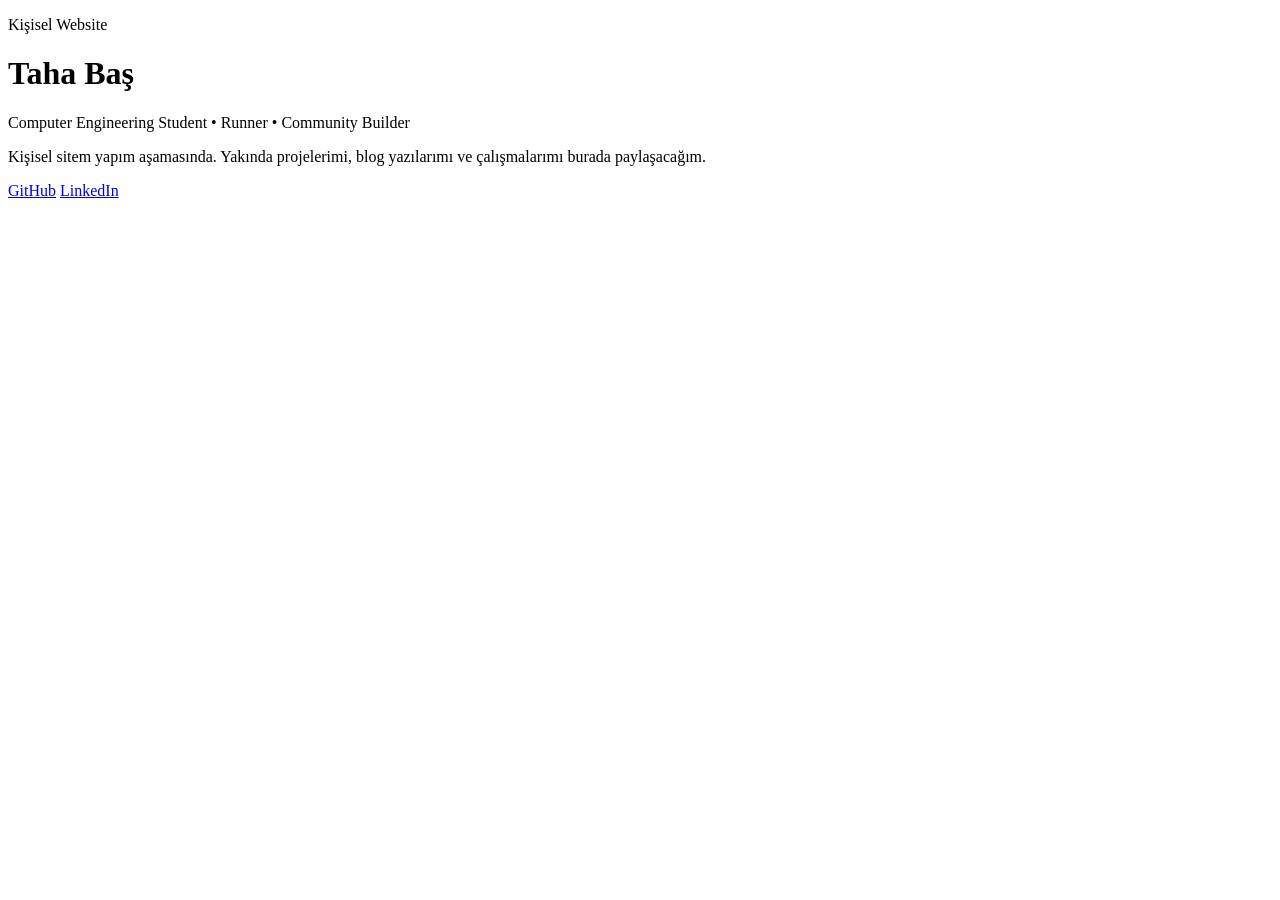
==== index.html @ 7b163434 "Create index.html" ====
<!DOCTYPE html>
<html lang="tr">
<head>
  <meta charset="UTF-8" />
  <meta name="viewport" content="width=device-width, initial-scale=1.0" />
  <title>Taha Baş</title>
  <link rel="stylesheet" href="style.css" />
</head>
<body>
  <main class="container">
    <p class="eyebrow">Kişisel Website</p>
    <h1>Taha Baş</h1>
    <p class="subtitle">
      Computer Engineering Student • Runner • Community Builder
    </p>

    <p class="description">
      Kişisel sitem yapım aşamasında. Yakında projelerimi, blog yazılarımı ve
      çalışmalarımı burada paylaşacağım.
    </p>

    <div class="buttons">
      <a href="https://github.com/pearlofeg ea" target="_blank">GitHub</a>
      <a href="https://www.linkedin.com" target="_blank">LinkedIn</a>
    </div>
  </main>
</body>
</html>
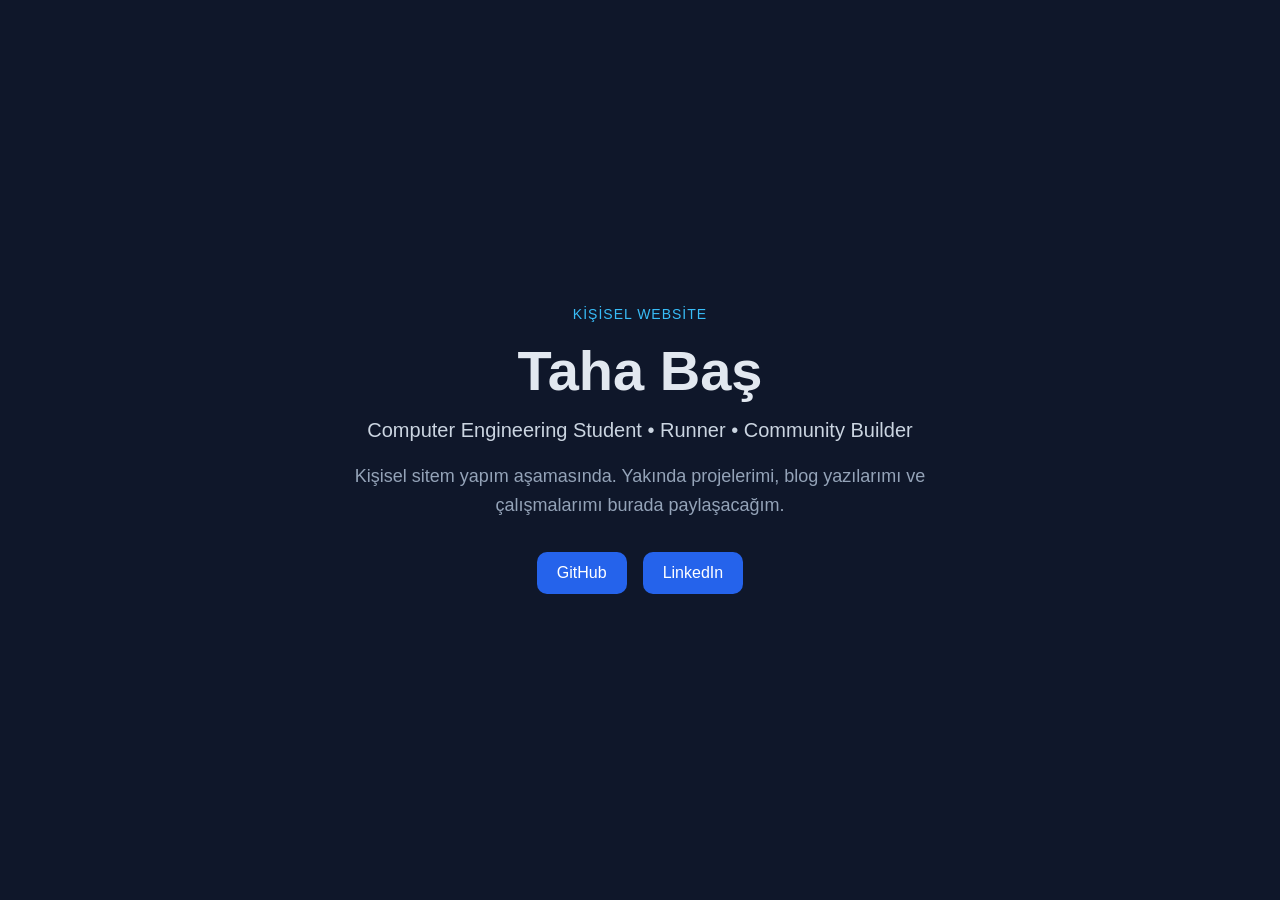
==== commit 417f707f: "Update GitHub link" ====
--- a/index.html
+++ b/index.html
@@ -20,7 +20,7 @@
     </p>
 
     <div class="buttons">
-      <a href="https://github.com/pearlofeg ea" target="_blank">GitHub</a>
+      <a href="https://github.com/pearlofegea" target="_blank">GitHub</a>
       <a href="https://www.linkedin.com" target="_blank">LinkedIn</a>
     </div>
   </main>
--- a/style.css
+++ b/style.css
@@ -0,0 +1,68 @@
+* {
+    box-sizing: border-box;
+    margin: 0;
+    padding: 0;
+  }
+  
+  body {
+    font-family: Arial, sans-serif;
+    background: #0f172a;
+    color: #e2e8f0;
+    min-height: 100vh;
+    display: flex;
+    align-items: center;
+    justify-content: center;
+  }
+  
+  .container {
+    max-width: 700px;
+    padding: 40px 24px;
+    text-align: center;
+  }
+  
+  .eyebrow {
+    color: #38bdf8;
+    font-size: 14px;
+    letter-spacing: 1px;
+    text-transform: uppercase;
+    margin-bottom: 16px;
+  }
+  
+  h1 {
+    font-size: 56px;
+    margin-bottom: 16px;
+  }
+  
+  .subtitle {
+    font-size: 20px;
+    color: #cbd5e1;
+    margin-bottom: 20px;
+  }
+  
+  .description {
+    font-size: 18px;
+    line-height: 1.6;
+    color: #94a3b8;
+    margin-bottom: 32px;
+  }
+  
+  .buttons {
+    display: flex;
+    gap: 16px;
+    justify-content: center;
+    flex-wrap: wrap;
+  }
+  
+  .buttons a {
+    text-decoration: none;
+    color: white;
+    background: #2563eb;
+    padding: 12px 20px;
+    border-radius: 10px;
+    transition: 0.2s ease;
+  }
+  
+  .buttons a:hover {
+    transform: translateY(-2px);
+    opacity: 0.95;
+  }
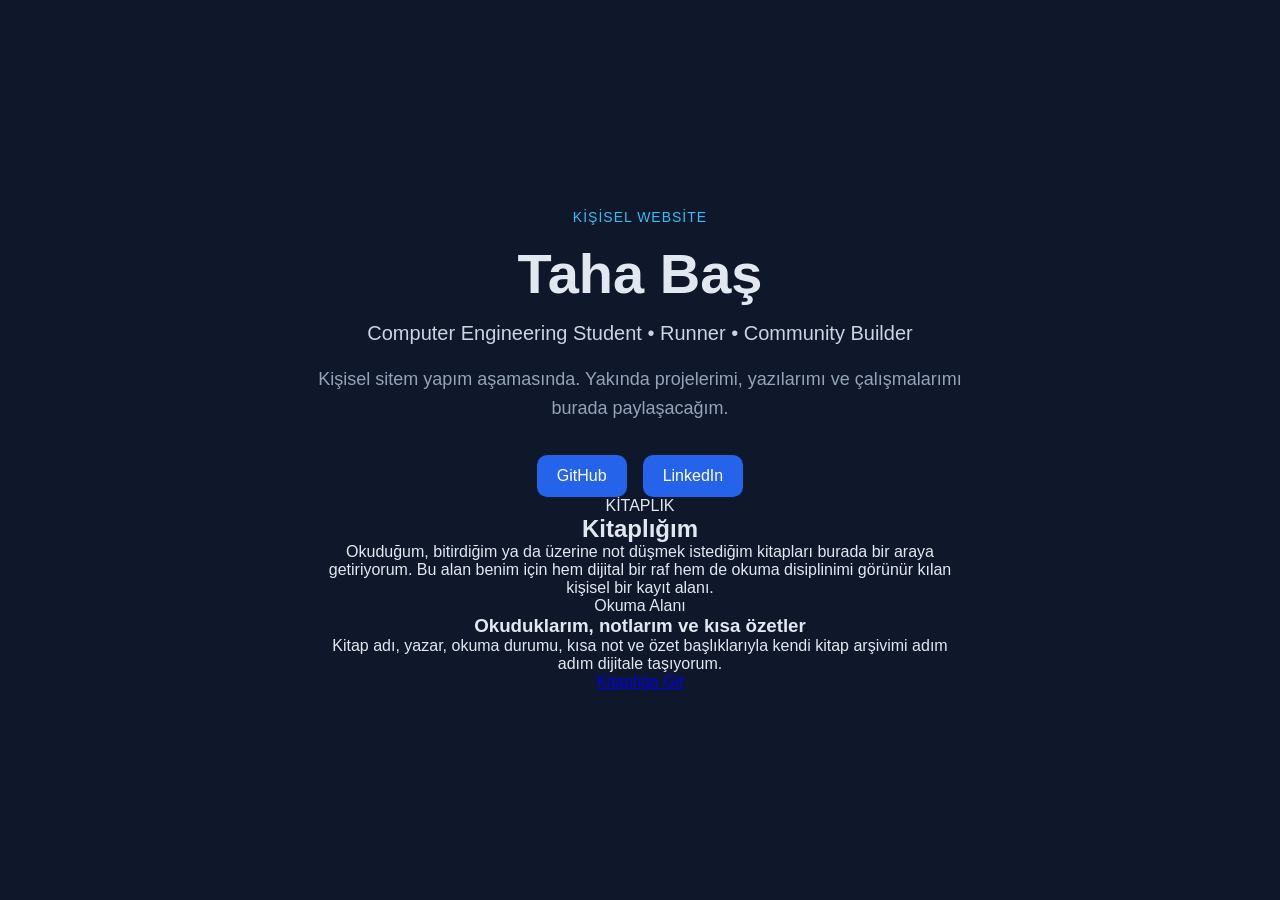
==== commit d7f44a94: "Add bookshelf page and update homepage" ====
--- a/index.html
+++ b/index.html
@@ -8,21 +8,48 @@
 </head>
 <body>
   <main class="container">
-    <p class="eyebrow">Kişisel Website</p>
-    <h1>Taha Baş</h1>
-    <p class="subtitle">
-      Computer Engineering Student • Runner • Community Builder
-    </p>
+    <section class="hero">
+      <p class="eyebrow">KİŞİSEL WEBSİTE</p>
+      <h1>Taha Baş</h1>
+      <p class="subtitle">
+        Computer Engineering Student • Runner • Community Builder
+      </p>
 
-    <p class="description">
-      Kişisel sitem yapım aşamasında. Yakında projelerimi, blog yazılarımı ve
-      çalışmalarımı burada paylaşacağım.
-    </p>
+      <p class="description">
+        Kişisel sitem yapım aşamasında. Yakında projelerimi, yazılarımı ve
+        çalışmalarımı burada paylaşacağım.
+      </p>
 
-    <div class="buttons">
-      <a href="https://github.com/pearlofegea" target="_blank">GitHub</a>
-      <a href="https://www.linkedin.com" target="_blank">LinkedIn</a>
-    </div>
+      <div class="buttons">
+        <a href="https://github.com/pearlofegea" target="_blank">GitHub</a>
+        <a href="https://www.linkedin.com/" target="_blank">LinkedIn</a>
+      </div>
+    </section>
+
+    <section class="shelf-preview">
+      <div class="section-header">
+        <p class="section-kicker">KİTAPLIK</p>
+        <h2>Kitaplığım</h2>
+        <p class="section-text">
+          Okuduğum, bitirdiğim ya da üzerine not düşmek istediğim kitapları burada
+          bir araya getiriyorum. Bu alan benim için hem dijital bir raf hem de
+          okuma disiplinimi görünür kılan kişisel bir kayıt alanı.
+        </p>
+      </div>
+
+      <div class="preview-card">
+        <div class="preview-card-content">
+          <span class="preview-badge">Okuma Alanı</span>
+          <h3>Okuduklarım, notlarım ve kısa özetler</h3>
+          <p>
+            Kitap adı, yazar, okuma durumu, kısa not ve özet başlıklarıyla kendi
+            kitap arşivimi adım adım dijitale taşıyorum.
+          </p>
+        </div>
+
+        <a class="preview-button" href="kitapligim.html">Kitaplığa Git</a>
+      </div>
+    </section>
   </main>
 </body>
-</html>
+</html>
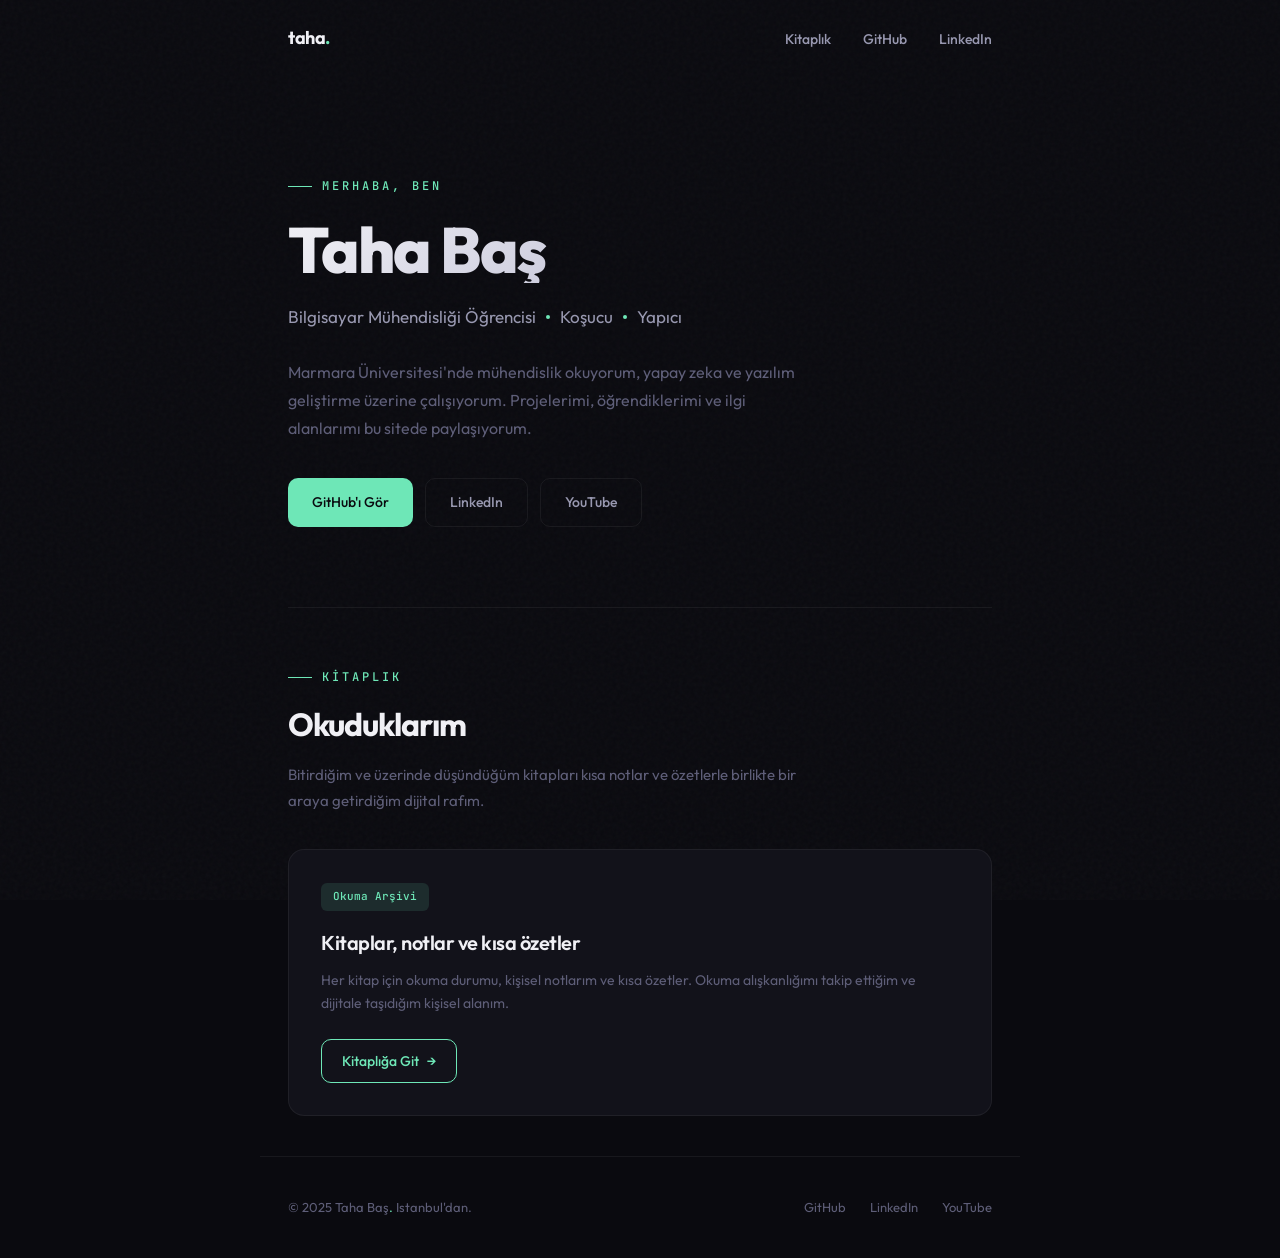
==== commit 5f708248: "Add new visualization and design" ====
--- a/index.html
+++ b/index.html
@@ -7,49 +7,75 @@
   <link rel="stylesheet" href="style.css" />
 </head>
 <body>
+  <nav class="nav">
+    <a class="nav-brand" href="index.html">taha<span>.</span></a>
+    <ul class="nav-links">
+      <li><a href="kitapligim.html">Kitaplık</a></li>
+      <li><a href="https://github.com/pearlofegea" target="_blank">GitHub</a></li>
+      <li><a href="https://www.linkedin.com/" target="_blank">LinkedIn</a></li>
+    </ul>
+  </nav>
+
   <main class="container">
     <section class="hero">
-      <p class="eyebrow">KİŞİSEL WEBSİTE</p>
+      <p class="eyebrow">Merhaba, ben</p>
       <h1>Taha Baş</h1>
       <p class="subtitle">
-        Computer Engineering Student • Runner • Community Builder
+        Bilgisayar Mühendisliği Öğrencisi
+        <span class="dot"></span>
+        Koşucu
+        <span class="dot"></span>
+        Yapıcı
       </p>
 
       <p class="description">
-        Kişisel sitem yapım aşamasında. Yakında projelerimi, yazılarımı ve
-        çalışmalarımı burada paylaşacağım.
+        Marmara Üniversitesi'nde mühendislik okuyorum, yapay zeka ve yazılım
+        geliştirme üzerine çalışıyorum. Projelerimi, öğrendiklerimi ve ilgi
+        alanlarımı bu sitede paylaşıyorum.
       </p>
 
       <div class="buttons">
-        <a href="https://github.com/pearlofegea" target="_blank">GitHub</a>
-        <a href="https://www.linkedin.com/" target="_blank">LinkedIn</a>
+        <a class="btn-primary" href="https://github.com/pearlofegea" target="_blank">GitHub'ı Gör</a>
+        <a class="btn-secondary" href="https://www.linkedin.com/" target="_blank">LinkedIn</a>
+        <a class="btn-secondary" href="https://youtube.com/@tahadashbash" target="_blank">YouTube</a>
       </div>
     </section>
 
     <section class="shelf-preview">
       <div class="section-header">
-        <p class="section-kicker">KİTAPLIK</p>
-        <h2>Kitaplığım</h2>
+        <p class="section-kicker">Kitaplık</p>
+        <h2>Okuduklarım</h2>
         <p class="section-text">
-          Okuduğum, bitirdiğim ya da üzerine not düşmek istediğim kitapları burada
-          bir araya getiriyorum. Bu alan benim için hem dijital bir raf hem de
-          okuma disiplinimi görünür kılan kişisel bir kayıt alanı.
+          Bitirdiğim ve üzerinde düşündüğüm kitapları kısa notlar ve özetlerle
+          birlikte bir araya getirdiğim dijital rafım.
         </p>
       </div>
 
       <div class="preview-card">
         <div class="preview-card-content">
-          <span class="preview-badge">Okuma Alanı</span>
-          <h3>Okuduklarım, notlarım ve kısa özetler</h3>
+          <span class="preview-badge">Okuma Arşivi</span>
+          <h3>Kitaplar, notlar ve kısa özetler</h3>
           <p>
-            Kitap adı, yazar, okuma durumu, kısa not ve özet başlıklarıyla kendi
-            kitap arşivimi adım adım dijitale taşıyorum.
+            Her kitap için okuma durumu, kişisel notlarım ve kısa özetler. Okuma
+            alışkanlığımı takip ettiğim ve dijitale taşıdığım kişisel alanım.
           </p>
         </div>
-
         <a class="preview-button" href="kitapligim.html">Kitaplığa Git</a>
       </div>
     </section>
   </main>
+
+  <footer>
+    <div class="footer-inner">
+      <div class="footer-left">
+        <p>© 2025 Taha Baş<span>.</span> Istanbul'dan.</p>
+      </div>
+      <div class="footer-right">
+        <a href="https://github.com/pearlofegea" target="_blank">GitHub</a>
+        <a href="https://www.linkedin.com/" target="_blank">LinkedIn</a>
+        <a href="https://youtube.com/@tahadashbash" target="_blank">YouTube</a>
+      </div>
+    </div>
+  </footer>
 </body>
 </html>
--- a/style.css
+++ b/style.css
@@ -1,68 +1,620 @@
+@import url('https://fonts.googleapis.com/css2?family=Outfit:wght@300;400;500;600;700;800&family=JetBrains+Mono:wght@400;500&display=swap');
+
+:root {
+  --bg-primary: #0a0a0f;
+  --bg-card: #12121a;
+  --bg-card-hover: #181824;
+  --bg-subtle: #1a1a28;
+  --accent: #6ee7b7;
+  --accent-dim: rgba(110, 231, 183, 0.12);
+  --accent-glow: rgba(110, 231, 183, 0.06);
+  --text-primary: #f0f0f5;
+  --text-secondary: #9898b0;
+  --text-muted: #5e5e78;
+  --border: rgba(255, 255, 255, 0.06);
+  --border-hover: rgba(110, 231, 183, 0.2);
+  --radius: 16px;
+  --radius-sm: 10px;
+}
+
 * {
-    box-sizing: border-box;
-    margin: 0;
-    padding: 0;
+  box-sizing: border-box;
+  margin: 0;
+  padding: 0;
+}
+
+html {
+  scroll-behavior: smooth;
+}
+
+body {
+  font-family: 'Outfit', sans-serif;
+  background: var(--bg-primary);
+  color: var(--text-primary);
+  min-height: 100vh;
+  line-height: 1.6;
+  -webkit-font-smoothing: antialiased;
+}
+
+/* ── Noise overlay ── */
+body::before {
+  content: '';
+  position: fixed;
+  inset: 0;
+  background-image: url("data:image/svg+xml,%3Csvg viewBox='0 0 256 256' xmlns='http://www.w3.org/2000/svg'%3E%3Cfilter id='n'%3E%3CfeTurbulence type='fractalNoise' baseFrequency='0.9' numOctaves='4' stitchTiles='stitch'/%3E%3C/filter%3E%3Crect width='100%25' height='100%25' filter='url(%23n)' opacity='0.03'/%3E%3C/svg%3E");
+  pointer-events: none;
+  z-index: 0;
+}
+
+/* ── Layout ── */
+.container {
+  max-width: 760px;
+  margin: 0 auto;
+  padding: 0 28px;
+  position: relative;
+  z-index: 1;
+}
+
+/* ── NAV ── */
+.nav {
+  display: flex;
+  align-items: center;
+  justify-content: space-between;
+  padding: 24px 28px;
+  max-width: 760px;
+  margin: 0 auto;
+  position: relative;
+  z-index: 10;
+}
+
+.nav-brand {
+  font-weight: 700;
+  font-size: 18px;
+  color: var(--text-primary);
+  text-decoration: none;
+  letter-spacing: -0.5px;
+}
+
+.nav-brand span {
+  color: var(--accent);
+}
+
+.nav-links {
+  display: flex;
+  gap: 32px;
+  list-style: none;
+}
+
+.nav-links a {
+  text-decoration: none;
+  color: var(--text-secondary);
+  font-size: 14px;
+  font-weight: 500;
+  transition: color 0.2s;
+  position: relative;
+}
+
+.nav-links a::after {
+  content: '';
+  position: absolute;
+  bottom: -4px;
+  left: 0;
+  width: 0;
+  height: 2px;
+  background: var(--accent);
+  transition: width 0.3s ease;
+  border-radius: 1px;
+}
+
+.nav-links a:hover {
+  color: var(--text-primary);
+}
+
+.nav-links a:hover::after {
+  width: 100%;
+}
+
+/* ── HERO ── */
+.hero {
+  padding: 100px 0 80px;
+  text-align: left;
+}
+
+.eyebrow {
+  font-family: 'JetBrains Mono', monospace;
+  color: var(--accent);
+  font-size: 12px;
+  font-weight: 500;
+  letter-spacing: 3px;
+  text-transform: uppercase;
+  margin-bottom: 20px;
+  display: flex;
+  align-items: center;
+  gap: 10px;
+}
+
+.eyebrow::before {
+  content: '';
+  width: 24px;
+  height: 1px;
+  background: var(--accent);
+}
+
+h1 {
+  font-size: clamp(42px, 7vw, 64px);
+  font-weight: 800;
+  letter-spacing: -2px;
+  line-height: 1.05;
+  margin-bottom: 20px;
+  background: linear-gradient(135deg, var(--text-primary) 0%, #a0a0c0 100%);
+  -webkit-background-clip: text;
+  -webkit-text-fill-color: transparent;
+  background-clip: text;
+}
+
+.subtitle {
+  font-size: 17px;
+  color: var(--text-secondary);
+  font-weight: 400;
+  margin-bottom: 28px;
+  display: flex;
+  align-items: center;
+  gap: 10px;
+  flex-wrap: wrap;
+}
+
+.subtitle .dot {
+  width: 4px;
+  height: 4px;
+  border-radius: 50%;
+  background: var(--accent);
+  display: inline-block;
+}
+
+.description {
+  font-size: 16px;
+  line-height: 1.75;
+  color: var(--text-muted);
+  margin-bottom: 36px;
+  max-width: 520px;
+}
+
+.buttons {
+  display: flex;
+  gap: 12px;
+  flex-wrap: wrap;
+}
+
+.buttons a {
+  text-decoration: none;
+  font-family: 'Outfit', sans-serif;
+  font-weight: 500;
+  font-size: 14px;
+  padding: 12px 24px;
+  border-radius: var(--radius-sm);
+  transition: all 0.25s ease;
+  display: inline-flex;
+  align-items: center;
+  gap: 8px;
+}
+
+.btn-primary {
+  color: var(--bg-primary);
+  background: var(--accent);
+}
+
+.btn-primary:hover {
+  transform: translateY(-2px);
+  box-shadow: 0 8px 24px rgba(110, 231, 183, 0.2);
+}
+
+.btn-secondary {
+  color: var(--text-secondary);
+  background: transparent;
+  border: 1px solid var(--border);
+}
+
+.btn-secondary:hover {
+  color: var(--text-primary);
+  border-color: var(--border-hover);
+  background: var(--accent-glow);
+}
+
+/* ── SECTION HEADER ── */
+.section-header {
+  margin-bottom: 36px;
+  text-align: left;
+}
+
+.section-kicker {
+  font-family: 'JetBrains Mono', monospace;
+  color: var(--accent);
+  font-size: 12px;
+  font-weight: 500;
+  letter-spacing: 3px;
+  text-transform: uppercase;
+  margin-bottom: 12px;
+  display: flex;
+  align-items: center;
+  gap: 10px;
+}
+
+.section-kicker::before {
+  content: '';
+  width: 24px;
+  height: 1px;
+  background: var(--accent);
+}
+
+.section-header h2 {
+  font-size: 32px;
+  font-weight: 700;
+  letter-spacing: -1px;
+  margin-bottom: 12px;
+}
+
+.section-text {
+  font-size: 15px;
+  color: var(--text-muted);
+  line-height: 1.7;
+  max-width: 540px;
+}
+
+/* ── SHELF PREVIEW ── */
+.shelf-preview {
+  padding: 60px 0 40px;
+  border-top: 1px solid var(--border);
+}
+
+.preview-card {
+  background: var(--bg-card);
+  border: 1px solid var(--border);
+  border-radius: var(--radius);
+  padding: 32px;
+  text-align: left;
+  transition: all 0.3s ease;
+  position: relative;
+  overflow: hidden;
+}
+
+.preview-card::before {
+  content: '';
+  position: absolute;
+  top: 0;
+  left: 0;
+  right: 0;
+  height: 2px;
+  background: linear-gradient(90deg, transparent, var(--accent), transparent);
+  opacity: 0;
+  transition: opacity 0.3s;
+}
+
+.preview-card:hover {
+  border-color: var(--border-hover);
+  background: var(--bg-card-hover);
+}
+
+.preview-card:hover::before {
+  opacity: 1;
+}
+
+.preview-badge {
+  font-family: 'JetBrains Mono', monospace;
+  font-size: 11px;
+  font-weight: 500;
+  color: var(--accent);
+  background: var(--accent-dim);
+  padding: 5px 12px;
+  border-radius: 6px;
+  display: inline-block;
+  margin-bottom: 16px;
+}
+
+.preview-card-content h3 {
+  font-size: 20px;
+  font-weight: 600;
+  margin-bottom: 10px;
+  letter-spacing: -0.5px;
+}
+
+.preview-card-content p {
+  font-size: 14px;
+  color: var(--text-muted);
+  line-height: 1.65;
+  margin-bottom: 24px;
+}
+
+.preview-button {
+  display: inline-flex;
+  align-items: center;
+  gap: 8px;
+  text-decoration: none;
+  color: var(--accent);
+  font-weight: 500;
+  font-size: 14px;
+  padding: 10px 20px;
+  border-radius: var(--radius-sm);
+  border: 1px solid var(--accent);
+  transition: all 0.25s ease;
+}
+
+.preview-button:hover {
+  background: var(--accent);
+  color: var(--bg-primary);
+}
+
+.preview-button::after {
+  content: '→';
+}
+
+/* ── FOOTER ── */
+footer {
+  padding: 40px 28px;
+  max-width: 760px;
+  margin: 0 auto;
+  border-top: 1px solid var(--border);
+  position: relative;
+  z-index: 1;
+}
+
+.footer-inner {
+  display: flex;
+  justify-content: space-between;
+  align-items: center;
+  flex-wrap: wrap;
+  gap: 16px;
+}
+
+.footer-left p {
+  font-size: 13px;
+  color: var(--text-muted);
+}
+
+.footer-left span {
+  color: var(--accent);
+}
+
+.footer-right {
+  display: flex;
+  gap: 24px;
+}
+
+.footer-right a {
+  text-decoration: none;
+  color: var(--text-muted);
+  font-size: 13px;
+  transition: color 0.2s;
+}
+
+.footer-right a:hover {
+  color: var(--accent);
+}
+
+/* ── PAGE HERO (kitaplık vb.) ── */
+.page-hero {
+  padding: 80px 0 48px;
+  text-align: left;
+}
+
+.back-link {
+  font-family: 'JetBrains Mono', monospace;
+  font-size: 13px;
+  color: var(--text-muted);
+  text-decoration: none;
+  display: inline-flex;
+  align-items: center;
+  gap: 6px;
+  margin-bottom: 32px;
+  transition: color 0.2s;
+}
+
+.back-link:hover {
+  color: var(--accent);
+}
+
+.page-title {
+  font-size: clamp(36px, 6vw, 52px);
+  font-weight: 800;
+  letter-spacing: -2px;
+  margin-bottom: 16px;
+  background: linear-gradient(135deg, var(--text-primary) 0%, #a0a0c0 100%);
+  -webkit-background-clip: text;
+  -webkit-text-fill-color: transparent;
+  background-clip: text;
+}
+
+.page-description {
+  font-size: 15px;
+  color: var(--text-muted);
+  line-height: 1.75;
+  max-width: 560px;
+}
+
+/* ── FILTER BAR ── */
+.filter-bar {
+  display: flex;
+  gap: 8px;
+  padding: 0 0 36px;
+  flex-wrap: wrap;
+}
+
+.filter-btn {
+  font-family: 'Outfit', sans-serif;
+  font-size: 13px;
+  font-weight: 500;
+  color: var(--text-muted);
+  background: transparent;
+  border: 1px solid var(--border);
+  padding: 7px 16px;
+  border-radius: 8px;
+  cursor: pointer;
+  transition: all 0.2s;
+}
+
+.filter-btn:hover,
+.filter-btn.active {
+  color: var(--accent);
+  border-color: var(--accent);
+  background: var(--accent-dim);
+}
+
+/* ── BOOK CARDS ── */
+.books-grid {
+  display: grid;
+  grid-template-columns: 1fr 1fr;
+  gap: 16px;
+  padding-bottom: 60px;
+}
+
+.book-card {
+  background: var(--bg-card);
+  border: 1px solid var(--border);
+  border-radius: var(--radius);
+  padding: 28px;
+  text-align: left;
+  transition: all 0.3s ease;
+  display: flex;
+  flex-direction: column;
+}
+
+.book-card:hover {
+  border-color: var(--border-hover);
+  background: var(--bg-card-hover);
+  transform: translateY(-2px);
+}
+
+.book-top {
+  display: flex;
+  justify-content: space-between;
+  align-items: flex-start;
+  gap: 12px;
+  margin-bottom: 6px;
+}
+
+.book-title {
+  font-size: 17px;
+  font-weight: 600;
+  letter-spacing: -0.3px;
+  flex: 1;
+}
+
+.book-author {
+  font-size: 13px;
+  color: var(--text-muted);
+  margin-bottom: 20px;
+  font-weight: 400;
+}
+
+.status {
+  font-family: 'JetBrains Mono', monospace;
+  font-size: 10px;
+  font-weight: 500;
+  padding: 4px 10px;
+  border-radius: 6px;
+  white-space: nowrap;
+  letter-spacing: 0.5px;
+}
+
+.status-read {
+  color: #6ee7b7;
+  background: rgba(110, 231, 183, 0.1);
+  border: 1px solid rgba(110, 231, 183, 0.15);
+}
+
+.status-reading {
+  color: #fbbf24;
+  background: rgba(251, 191, 36, 0.1);
+  border: 1px solid rgba(251, 191, 36, 0.15);
+}
+
+.status-queue {
+  color: #818cf8;
+  background: rgba(129, 140, 248, 0.1);
+  border: 1px solid rgba(129, 140, 248, 0.15);
+}
+
+.book-section {
+  margin-top: 16px;
+  padding-top: 16px;
+  border-top: 1px solid var(--border);
+}
+
+.book-section h3 {
+  font-family: 'JetBrains Mono', monospace;
+  font-size: 11px;
+  font-weight: 500;
+  color: var(--text-secondary);
+  text-transform: uppercase;
+  letter-spacing: 1.5px;
+  margin-bottom: 8px;
+}
+
+.book-section p {
+  font-size: 13px;
+  color: var(--text-muted);
+  line-height: 1.65;
+}
+
+/* ── BOOK COUNT ── */
+.book-count {
+  font-family: 'JetBrains Mono', monospace;
+  font-size: 12px;
+  color: var(--text-muted);
+  margin-bottom: 24px;
+}
+
+.book-count span {
+  color: var(--accent);
+  font-weight: 500;
+}
+
+/* ── ANIMATIONS ── */
+@keyframes fadeUp {
+  from { opacity: 0; transform: translateY(20px); }
+  to   { opacity: 1; transform: translateY(0); }
+}
+
+.hero, .page-hero {
+  animation: fadeUp 0.6s ease both;
+}
+
+.shelf-preview {
+  animation: fadeUp 0.6s ease 0.15s both;
+}
+
+.book-card {
+  animation: fadeUp 0.5s ease both;
+}
+
+.book-card:nth-child(1) { animation-delay: 0.1s; }
+.book-card:nth-child(2) { animation-delay: 0.2s; }
+.book-card:nth-child(3) { animation-delay: 0.3s; }
+.book-card:nth-child(4) { animation-delay: 0.4s; }
+
+/* ── RESPONSIVE ── */
+@media (max-width: 640px) {
+  .books-grid {
+    grid-template-columns: 1fr;
   }
-  
-  body {
-    font-family: Arial, sans-serif;
-    background: #0f172a;
-    color: #e2e8f0;
-    min-height: 100vh;
-    display: flex;
-    align-items: center;
-    justify-content: center;
+
+  .nav {
+    padding: 20px 20px;
   }
-  
+
+  .nav-links {
+    gap: 20px;
+  }
+
   .container {
-    max-width: 700px;
-    padding: 40px 24px;
+    padding: 0 20px;
+  }
+
+  .hero {
+    padding: 72px 0 60px;
+  }
+
+  .footer-inner {
+    flex-direction: column;
     text-align: center;
   }
-  
-  .eyebrow {
-    color: #38bdf8;
-    font-size: 14px;
-    letter-spacing: 1px;
-    text-transform: uppercase;
-    margin-bottom: 16px;
-  }
-  
-  h1 {
-    font-size: 56px;
-    margin-bottom: 16px;
-  }
-  
-  .subtitle {
-    font-size: 20px;
-    color: #cbd5e1;
-    margin-bottom: 20px;
-  }
-  
-  .description {
-    font-size: 18px;
-    line-height: 1.6;
-    color: #94a3b8;
-    margin-bottom: 32px;
-  }
-  
-  .buttons {
-    display: flex;
-    gap: 16px;
-    justify-content: center;
-    flex-wrap: wrap;
-  }
-  
-  .buttons a {
-    text-decoration: none;
-    color: white;
-    background: #2563eb;
-    padding: 12px 20px;
-    border-radius: 10px;
-    transition: 0.2s ease;
-  }
-  
-  .buttons a:hover {
-    transform: translateY(-2px);
-    opacity: 0.95;
-  }+}
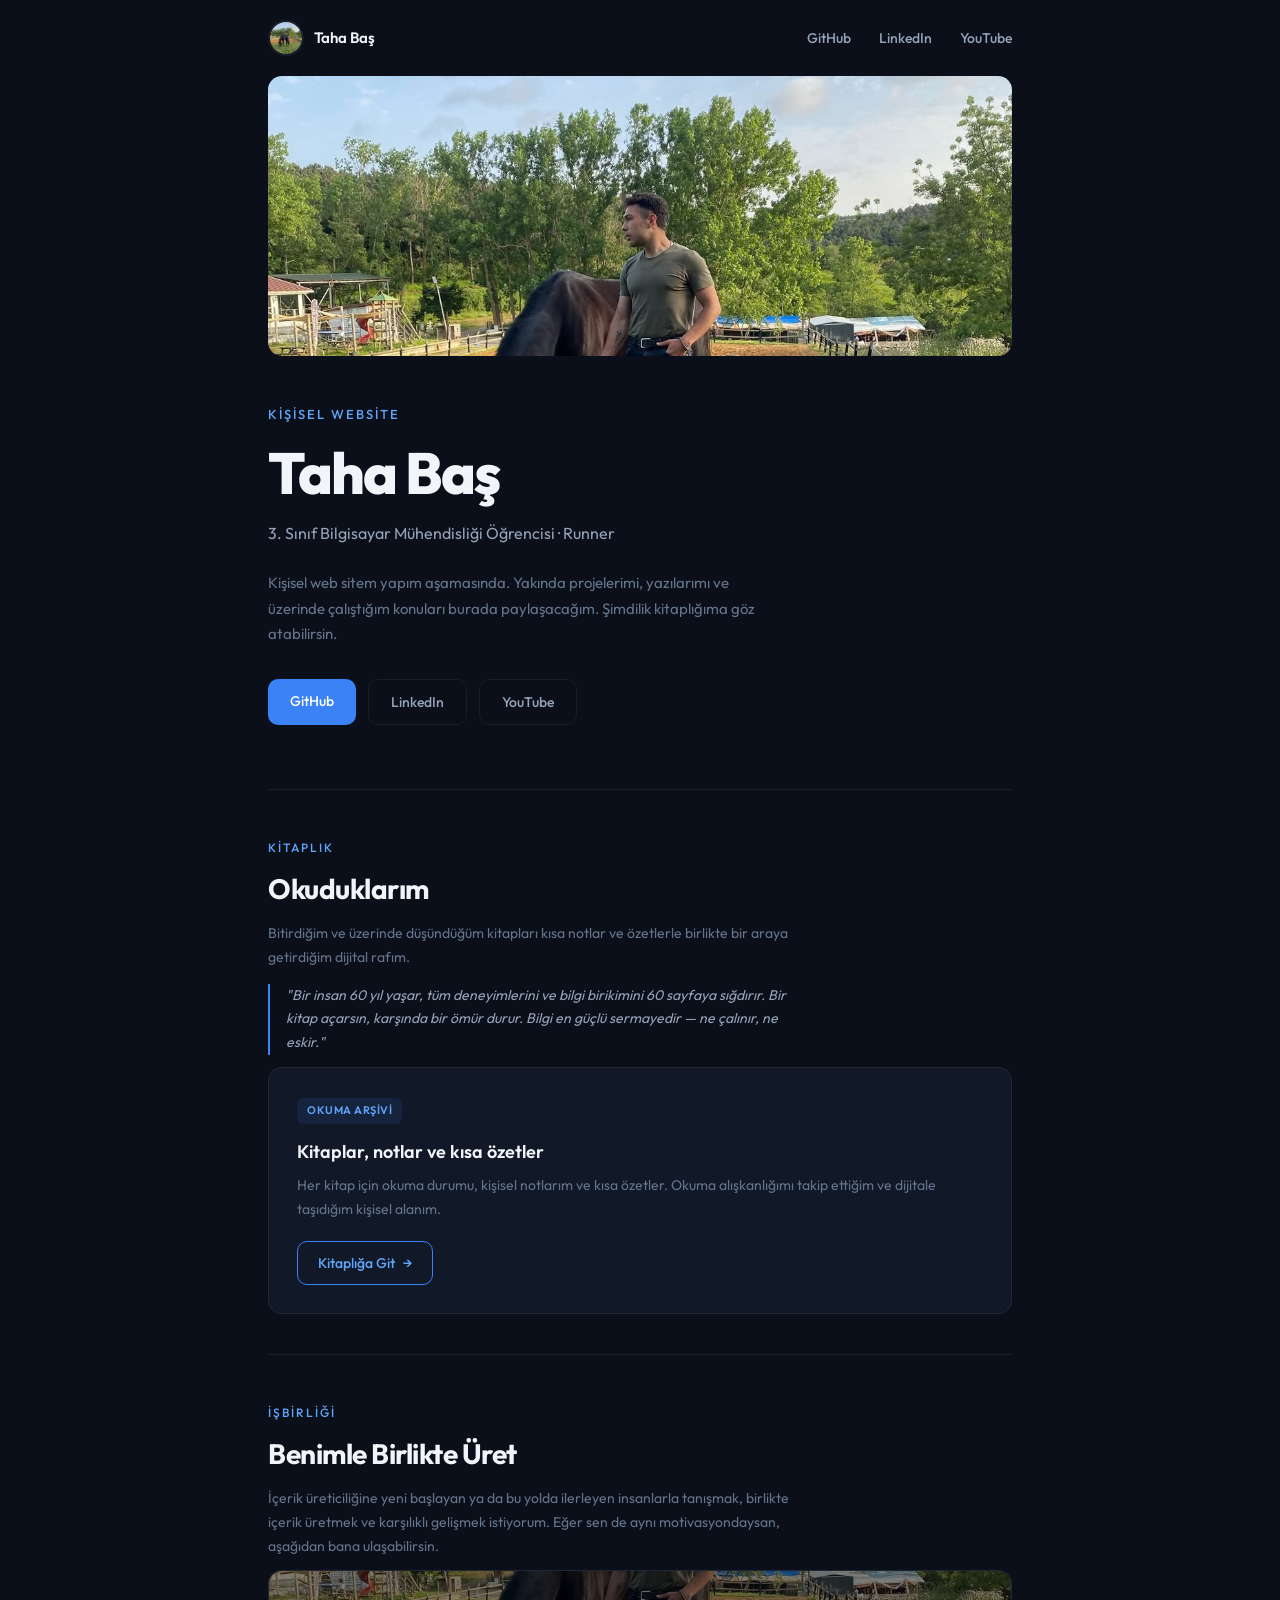
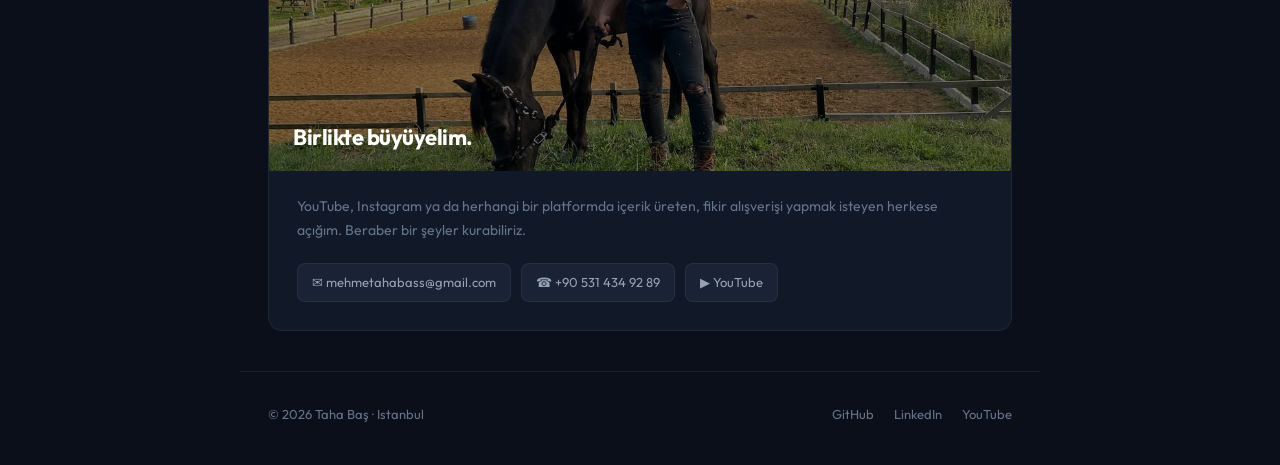
==== commit 2eb6fd4f: "New design update" ====
--- a/index.html
+++ b/index.html
@@ -8,38 +8,43 @@
 </head>
 <body>
   <nav class="nav">
-    <a class="nav-brand" href="index.html">taha<span>.</span></a>
+    <a class="nav-brand" href="index.html">
+      <img class="nav-avatar" src="hero-bg.jpg" alt="Taha Baş" />
+      <span class="nav-name">Taha Baş</span>
+    </a>
     <ul class="nav-links">
-      <li><a href="kitapligim.html">Kitaplık</a></li>
       <li><a href="https://github.com/pearlofegea" target="_blank">GitHub</a></li>
       <li><a href="https://www.linkedin.com/" target="_blank">LinkedIn</a></li>
+      <li><a href="https://www.youtube.com/@tahadashbash" target="_blank">YouTube</a></li>
     </ul>
   </nav>
 
+  <div class="hero-banner">
+    <img class="hero-banner-img" src="hero-bg.jpg" alt="Taha Baş" />
+  </div>
+
   <main class="container">
     <section class="hero">
-      <p class="eyebrow">Merhaba, ben</p>
+      <p class="eyebrow">Kişisel Website</p>
       <h1>Taha Baş</h1>
       <p class="subtitle">
-        Bilgisayar Mühendisliği Öğrencisi
-        <span class="dot"></span>
-        Koşucu
-        <span class="dot"></span>
-        Yapıcı
+        3. Sınıf Bilgisayar Mühendisliği Öğrencisi · Runner
       </p>
 
       <p class="description">
-        Marmara Üniversitesi'nde mühendislik okuyorum, yapay zeka ve yazılım
-        geliştirme üzerine çalışıyorum. Projelerimi, öğrendiklerimi ve ilgi
-        alanlarımı bu sitede paylaşıyorum.
+        Kişisel web sitem yapım aşamasında. Yakında projelerimi, yazılarımı ve
+        üzerinde çalıştığım konuları burada paylaşacağım. Şimdilik kitaplığıma
+        göz atabilirsin.
       </p>
 
       <div class="buttons">
-        <a class="btn-primary" href="https://github.com/pearlofegea" target="_blank">GitHub'ı Gör</a>
+        <a class="btn-primary" href="https://github.com/pearlofegea" target="_blank">GitHub</a>
         <a class="btn-secondary" href="https://www.linkedin.com/" target="_blank">LinkedIn</a>
-        <a class="btn-secondary" href="https://youtube.com/@tahadashbash" target="_blank">YouTube</a>
+        <a class="btn-secondary" href="https://www.youtube.com/@tahadashbash" target="_blank">YouTube</a>
       </div>
     </section>
+
+    <hr class="section-divider" />
 
     <section class="shelf-preview">
       <div class="section-header">
@@ -48,6 +53,11 @@
         <p class="section-text">
           Bitirdiğim ve üzerinde düşündüğüm kitapları kısa notlar ve özetlerle
           birlikte bir araya getirdiğim dijital rafım.
+        </p>
+        <p class="section-quote">
+          "Bir insan 60 yıl yaşar, tüm deneyimlerini ve bilgi birikimini 60 sayfaya
+          sığdırır. Bir kitap açarsın, karşında bir ömür durur. Bilgi en güçlü
+          sermayedir — ne çalınır, ne eskir."
         </p>
       </div>
 
@@ -63,17 +73,56 @@
         <a class="preview-button" href="kitapligim.html">Kitaplığa Git</a>
       </div>
     </section>
+
+    <hr class="section-divider" />
+
+    <section class="collab-section">
+      <div class="section-header">
+        <p class="section-kicker">İşbirliği</p>
+        <h2>Benimle Birlikte Üret</h2>
+        <p class="section-text">
+          İçerik üreticiliğine yeni başlayan ya da bu yolda ilerleyen insanlarla
+          tanışmak, birlikte içerik üretmek ve karşılıklı gelişmek istiyorum.
+          Eğer sen de aynı motivasyondaysan, aşağıdan bana ulaşabilirsin.
+        </p>
+      </div>
+
+      <div class="collab-card">
+        <div class="collab-img-wrapper">
+          <img class="collab-img" src="hero-bg.jpg" alt="Birlikte üret" />
+          <span class="collab-img-text">Birlikte büyüyelim.</span>
+        </div>
+        <div class="collab-content">
+          <p>
+            YouTube, Instagram ya da herhangi bir platformda içerik üreten, fikir
+            alışverişi yapmak isteyen herkese açığım. Beraber bir şeyler
+            kurabiliriz.
+          </p>
+          <div class="collab-contacts">
+            <a class="collab-contact" href="mailto:mehmetahabass@gmail.com">
+              ✉ mehmetahabass@gmail.com
+            </a>
+            <a class="collab-contact" href="tel:+905314349289">
+              ☎ +90 531 434 92 89
+            </a>
+            <a class="collab-contact" href="https://www.youtube.com/@tahadashbash" target="_blank">
+              ▶ YouTube
+            </a>
+          </div>
+        </div>
+      </div>
+    </section>
   </main>
 
   <footer>
     <div class="footer-inner">
       <div class="footer-left">
-        <p>© 2025 Taha Baş<span>.</span> Istanbul'dan.</p>
+        <p>© 2026 Taha Baş · Istanbul</p>
       </div>
       <div class="footer-right">
         <a href="https://github.com/pearlofegea" target="_blank">GitHub</a>
         <a href="https://www.linkedin.com/" target="_blank">LinkedIn</a>
-        <a href="https://youtube.com/@tahadashbash" target="_blank">YouTube</a>
+        <a href="https://www.youtube.com/@tahadashbash" target="_blank">YouTube</a>
       </div>
     </div>
   </footer>
--- a/style.css
+++ b/style.css
@@ -1,19 +1,20 @@
-@import url('https://fonts.googleapis.com/css2?family=Outfit:wght@300;400;500;600;700;800&family=JetBrains+Mono:wght@400;500&display=swap');
+@import url('https://fonts.googleapis.com/css2?family=Outfit:wght@300;400;500;600;700;800&display=swap');
 
 :root {
-  --bg-primary: #0a0a0f;
-  --bg-card: #12121a;
-  --bg-card-hover: #181824;
-  --bg-subtle: #1a1a28;
-  --accent: #6ee7b7;
-  --accent-dim: rgba(110, 231, 183, 0.12);
-  --accent-glow: rgba(110, 231, 183, 0.06);
-  --text-primary: #f0f0f5;
-  --text-secondary: #9898b0;
-  --text-muted: #5e5e78;
+  --bg-primary: #0b0f1a;
+  --bg-card: #111827;
+  --bg-card-hover: #161d2e;
+  --bg-subtle: #1a2235;
+  --accent: #3b82f6;
+  --accent-light: #60a5fa;
+  --accent-dim: rgba(59, 130, 246, 0.1);
+  --accent-glow: rgba(59, 130, 246, 0.06);
+  --text-primary: #f1f5f9;
+  --text-secondary: #94a3b8;
+  --text-muted: #64748b;
   --border: rgba(255, 255, 255, 0.06);
-  --border-hover: rgba(110, 231, 183, 0.2);
-  --radius: 16px;
+  --border-hover: rgba(59, 130, 246, 0.25);
+  --radius: 14px;
   --radius-sm: 10px;
 }
 
@@ -36,23 +37,10 @@
   -webkit-font-smoothing: antialiased;
 }
 
-/* ── Noise overlay ── */
-body::before {
-  content: '';
-  position: fixed;
-  inset: 0;
-  background-image: url("data:image/svg+xml,%3Csvg viewBox='0 0 256 256' xmlns='http://www.w3.org/2000/svg'%3E%3Cfilter id='n'%3E%3CfeTurbulence type='fractalNoise' baseFrequency='0.9' numOctaves='4' stitchTiles='stitch'/%3E%3C/filter%3E%3Crect width='100%25' height='100%25' filter='url(%23n)' opacity='0.03'/%3E%3C/svg%3E");
-  pointer-events: none;
-  z-index: 0;
-}
-
-/* ── Layout ── */
 .container {
-  max-width: 760px;
+  max-width: 800px;
   margin: 0 auto;
   padding: 0 28px;
-  position: relative;
-  z-index: 1;
 }
 
 /* ── NAV ── */
@@ -60,28 +48,42 @@
   display: flex;
   align-items: center;
   justify-content: space-between;
-  padding: 24px 28px;
-  max-width: 760px;
+  padding: 20px 28px;
+  max-width: 800px;
   margin: 0 auto;
   position: relative;
   z-index: 10;
 }
 
 .nav-brand {
-  font-weight: 700;
-  font-size: 18px;
+  display: flex;
+  align-items: center;
+  gap: 10px;
+  text-decoration: none;
+}
+
+.nav-avatar {
+  width: 36px;
+  height: 36px;
+  border-radius: 50%;
+  object-fit: cover;
+  border: 2px solid var(--border);
+  transition: border-color 0.2s;
+}
+
+.nav-brand:hover .nav-avatar {
+  border-color: var(--accent);
+}
+
+.nav-name {
+  font-weight: 600;
+  font-size: 15px;
   color: var(--text-primary);
-  text-decoration: none;
-  letter-spacing: -0.5px;
-}
-
-.nav-brand span {
-  color: var(--accent);
 }
 
 .nav-links {
   display: flex;
-  gap: 32px;
+  gap: 28px;
   list-style: none;
 }
 
@@ -91,91 +93,65 @@
   font-size: 14px;
   font-weight: 500;
   transition: color 0.2s;
-  position: relative;
-}
-
-.nav-links a::after {
-  content: '';
-  position: absolute;
-  bottom: -4px;
-  left: 0;
-  width: 0;
-  height: 2px;
-  background: var(--accent);
-  transition: width 0.3s ease;
-  border-radius: 1px;
 }
 
 .nav-links a:hover {
   color: var(--text-primary);
 }
 
-.nav-links a:hover::after {
+/* ── HERO BANNER ── */
+.hero-banner {
   width: 100%;
+  max-width: 800px;
+  margin: 0 auto;
+  padding: 0 28px;
+}
+
+.hero-banner-img {
+  width: 100%;
+  height: 280px;
+  object-fit: cover;
+  object-position: center 30%;
+  border-radius: var(--radius);
+  display: block;
 }
 
 /* ── HERO ── */
 .hero {
-  padding: 100px 0 80px;
+  padding: 48px 0 64px;
   text-align: left;
 }
 
 .eyebrow {
-  font-family: 'JetBrains Mono', monospace;
-  color: var(--accent);
-  font-size: 12px;
+  color: var(--accent-light);
+  font-size: 13px;
   font-weight: 500;
-  letter-spacing: 3px;
+  letter-spacing: 2px;
   text-transform: uppercase;
-  margin-bottom: 20px;
-  display: flex;
-  align-items: center;
-  gap: 10px;
-}
-
-.eyebrow::before {
-  content: '';
-  width: 24px;
-  height: 1px;
-  background: var(--accent);
+  margin-bottom: 16px;
 }
 
 h1 {
-  font-size: clamp(42px, 7vw, 64px);
+  font-size: clamp(40px, 7vw, 58px);
   font-weight: 800;
   letter-spacing: -2px;
-  line-height: 1.05;
-  margin-bottom: 20px;
-  background: linear-gradient(135deg, var(--text-primary) 0%, #a0a0c0 100%);
-  -webkit-background-clip: text;
-  -webkit-text-fill-color: transparent;
-  background-clip: text;
+  line-height: 1.1;
+  margin-bottom: 16px;
+  color: var(--text-primary);
 }
 
 .subtitle {
-  font-size: 17px;
+  font-size: 16px;
   color: var(--text-secondary);
   font-weight: 400;
-  margin-bottom: 28px;
-  display: flex;
-  align-items: center;
-  gap: 10px;
-  flex-wrap: wrap;
-}
-
-.subtitle .dot {
-  width: 4px;
-  height: 4px;
-  border-radius: 50%;
-  background: var(--accent);
-  display: inline-block;
+  margin-bottom: 24px;
 }
 
 .description {
-  font-size: 16px;
-  line-height: 1.75;
-  color: var(--text-muted);
-  margin-bottom: 36px;
+  font-size: 15px;
+  line-height: 1.7;
+  color: var(--text-muted);
+  margin-bottom: 32px;
   max-width: 520px;
 }
 
@@ -190,22 +166,19 @@
   font-family: 'Outfit', sans-serif;
   font-weight: 500;
   font-size: 14px;
-  padding: 12px 24px;
+  padding: 11px 22px;
   border-radius: var(--radius-sm);
   transition: all 0.25s ease;
-  display: inline-flex;
-  align-items: center;
-  gap: 8px;
 }
 
 .btn-primary {
-  color: var(--bg-primary);
+  color: #fff;
   background: var(--accent);
 }
 
 .btn-primary:hover {
   transform: translateY(-2px);
-  box-shadow: 0 8px 24px rgba(110, 231, 183, 0.2);
+  box-shadow: 0 6px 20px rgba(59, 130, 246, 0.25);
 }
 
 .btn-secondary {
@@ -220,73 +193,65 @@
   background: var(--accent-glow);
 }
 
+/* ── DIVIDER ── */
+.section-divider {
+  border: none;
+  border-top: 1px solid var(--border);
+  margin: 0;
+}
+
 /* ── SECTION HEADER ── */
 .section-header {
-  margin-bottom: 36px;
+  margin-bottom: 12px;
   text-align: left;
 }
 
 .section-kicker {
-  font-family: 'JetBrains Mono', monospace;
-  color: var(--accent);
+  color: var(--accent-light);
   font-size: 12px;
   font-weight: 500;
-  letter-spacing: 3px;
+  letter-spacing: 2px;
   text-transform: uppercase;
-  margin-bottom: 12px;
-  display: flex;
-  align-items: center;
-  gap: 10px;
-}
-
-.section-kicker::before {
-  content: '';
-  width: 24px;
-  height: 1px;
-  background: var(--accent);
+  margin-bottom: 10px;
 }
 
 .section-header h2 {
-  font-size: 32px;
+  font-size: 28px;
   font-weight: 700;
-  letter-spacing: -1px;
-  margin-bottom: 12px;
+  letter-spacing: -0.5px;
+  margin-bottom: 10px;
 }
 
 .section-text {
-  font-size: 15px;
+  font-size: 14px;
   color: var(--text-muted);
   line-height: 1.7;
   max-width: 540px;
 }
 
+.section-quote {
+  font-size: 14px;
+  color: var(--text-secondary);
+  font-style: italic;
+  line-height: 1.7;
+  margin-top: 14px;
+  padding-left: 16px;
+  border-left: 2px solid var(--accent);
+  max-width: 540px;
+}
+
 /* ── SHELF PREVIEW ── */
 .shelf-preview {
-  padding: 60px 0 40px;
-  border-top: 1px solid var(--border);
+  padding: 48px 0 40px;
 }
 
 .preview-card {
   background: var(--bg-card);
   border: 1px solid var(--border);
   border-radius: var(--radius);
-  padding: 32px;
+  padding: 28px;
   text-align: left;
   transition: all 0.3s ease;
-  position: relative;
-  overflow: hidden;
-}
-
-.preview-card::before {
-  content: '';
-  position: absolute;
-  top: 0;
-  left: 0;
-  right: 0;
-  height: 2px;
-  background: linear-gradient(90deg, transparent, var(--accent), transparent);
-  opacity: 0;
-  transition: opacity 0.3s;
 }
 
 .preview-card:hover {
@@ -294,34 +259,30 @@
   background: var(--bg-card-hover);
 }
 
-.preview-card:hover::before {
-  opacity: 1;
-}
-
 .preview-badge {
-  font-family: 'JetBrains Mono', monospace;
   font-size: 11px;
-  font-weight: 500;
-  color: var(--accent);
+  font-weight: 600;
+  color: var(--accent-light);
   background: var(--accent-dim);
-  padding: 5px 12px;
+  padding: 4px 10px;
   border-radius: 6px;
   display: inline-block;
-  margin-bottom: 16px;
+  margin-bottom: 14px;
+  letter-spacing: 0.5px;
+  text-transform: uppercase;
 }
 
 .preview-card-content h3 {
-  font-size: 20px;
+  font-size: 18px;
   font-weight: 600;
-  margin-bottom: 10px;
-  letter-spacing: -0.5px;
+  margin-bottom: 8px;
 }
 
 .preview-card-content p {
   font-size: 14px;
   color: var(--text-muted);
   line-height: 1.65;
-  margin-bottom: 24px;
+  margin-bottom: 20px;
 }
 
 .preview-button {
@@ -329,7 +290,7 @@
   align-items: center;
   gap: 8px;
   text-decoration: none;
-  color: var(--accent);
+  color: var(--accent-light);
   font-weight: 500;
   font-size: 14px;
   padding: 10px 20px;
@@ -340,21 +301,96 @@
 
 .preview-button:hover {
   background: var(--accent);
-  color: var(--bg-primary);
+  color: #fff;
 }
 
 .preview-button::after {
-  content: '→';
+  content: ' →';
+}
+
+/* ── COLLAB SECTION ── */
+.collab-section {
+  padding: 48px 0 40px;
+}
+
+.collab-card {
+  background: var(--bg-card);
+  border: 1px solid var(--border);
+  border-radius: var(--radius);
+  overflow: hidden;
+  transition: all 0.3s ease;
+}
+
+.collab-card:hover {
+  border-color: var(--border-hover);
+}
+
+.collab-img-wrapper {
+  position: relative;
+  overflow: hidden;
+}
+
+.collab-img {
+  width: 100%;
+  height: 200px;
+  object-fit: cover;
+  object-position: center 60%;
+  display: block;
+  filter: brightness(0.5);
+}
+
+.collab-img-text {
+  position: absolute;
+  bottom: 16px;
+  left: 24px;
+  font-size: 22px;
+  font-weight: 700;
+  color: #fff;
+  letter-spacing: -0.5px;
+}
+
+.collab-content {
+  padding: 24px 28px 28px;
+}
+
+.collab-content p {
+  font-size: 14px;
+  color: var(--text-muted);
+  line-height: 1.7;
+  margin-bottom: 20px;
+}
+
+.collab-contacts {
+  display: flex;
+  flex-wrap: wrap;
+  gap: 10px;
+}
+
+.collab-contact {
+  display: inline-flex;
+  align-items: center;
+  gap: 6px;
+  font-size: 13px;
+  color: var(--text-secondary);
+  text-decoration: none;
+  padding: 8px 14px;
+  border-radius: 8px;
+  background: var(--bg-subtle);
+  border: 1px solid var(--border);
+  transition: all 0.2s;
+}
+
+.collab-contact:hover {
+  color: var(--accent-light);
+  border-color: var(--border-hover);
 }
 
 /* ── FOOTER ── */
 footer {
-  padding: 40px 28px;
-  max-width: 760px;
+  padding: 32px 28px 40px;
+  max-width: 800px;
   margin: 0 auto;
   border-top: 1px solid var(--border);
-  position: relative;
-  z-index: 1;
 }
 
 .footer-inner {
@@ -362,7 +398,7 @@
   justify-content: space-between;
   align-items: center;
   flex-wrap: wrap;
-  gap: 16px;
+  gap: 12px;
 }
 
 .footer-left p {
@@ -370,13 +406,9 @@
   color: var(--text-muted);
 }
 
-.footer-left span {
-  color: var(--accent);
-}
-
 .footer-right {
   display: flex;
-  gap: 24px;
+  gap: 20px;
 }
 
 .footer-right a {
@@ -387,46 +419,40 @@
 }
 
 .footer-right a:hover {
-  color: var(--accent);
-}
-
-/* ── PAGE HERO (kitaplık vb.) ── */
+  color: var(--accent-light);
+}
+
+/* ── PAGE HERO (kitaplık) ── */
 .page-hero {
-  padding: 80px 0 48px;
+  padding: 60px 0 40px;
   text-align: left;
 }
 
 .back-link {
-  font-family: 'JetBrains Mono', monospace;
   font-size: 13px;
   color: var(--text-muted);
   text-decoration: none;
-  display: inline-flex;
-  align-items: center;
-  gap: 6px;
-  margin-bottom: 32px;
+  display: inline-block;
+  margin-bottom: 28px;
   transition: color 0.2s;
 }
 
 .back-link:hover {
-  color: var(--accent);
+  color: var(--accent-light);
 }
 
 .page-title {
-  font-size: clamp(36px, 6vw, 52px);
+  font-size: clamp(34px, 6vw, 48px);
   font-weight: 800;
   letter-spacing: -2px;
-  margin-bottom: 16px;
-  background: linear-gradient(135deg, var(--text-primary) 0%, #a0a0c0 100%);
-  -webkit-background-clip: text;
-  -webkit-text-fill-color: transparent;
-  background-clip: text;
+  margin-bottom: 14px;
+  color: var(--text-primary);
 }
 
 .page-description {
   font-size: 15px;
   color: var(--text-muted);
-  line-height: 1.75;
+  line-height: 1.7;
   max-width: 560px;
 }
 
@@ -434,7 +460,7 @@
 .filter-bar {
   display: flex;
   gap: 8px;
-  padding: 0 0 36px;
+  padding: 0 0 28px;
   flex-wrap: wrap;
 }
 
@@ -453,7 +479,7 @@
 
 .filter-btn:hover,
 .filter-btn.active {
-  color: var(--accent);
+  color: var(--accent-light);
   border-color: var(--accent);
   background: var(--accent-dim);
 }
@@ -463,14 +489,14 @@
   display: grid;
   grid-template-columns: 1fr 1fr;
   gap: 16px;
-  padding-bottom: 60px;
+  padding-bottom: 48px;
 }
 
 .book-card {
   background: var(--bg-card);
   border: 1px solid var(--border);
   border-radius: var(--radius);
-  padding: 28px;
+  padding: 24px;
   text-align: left;
   transition: all 0.3s ease;
   display: flex;
@@ -488,37 +514,35 @@
   justify-content: space-between;
   align-items: flex-start;
   gap: 12px;
-  margin-bottom: 6px;
+  margin-bottom: 4px;
 }
 
 .book-title {
-  font-size: 17px;
+  font-size: 16px;
   font-weight: 600;
-  letter-spacing: -0.3px;
   flex: 1;
 }
 
 .book-author {
   font-size: 13px;
   color: var(--text-muted);
-  margin-bottom: 20px;
-  font-weight: 400;
+  margin-bottom: 18px;
 }
 
 .status {
-  font-family: 'JetBrains Mono', monospace;
   font-size: 10px;
-  font-weight: 500;
+  font-weight: 600;
   padding: 4px 10px;
   border-radius: 6px;
   white-space: nowrap;
-  letter-spacing: 0.5px;
+  letter-spacing: 0.3px;
+  text-transform: uppercase;
 }
 
 .status-read {
-  color: #6ee7b7;
-  background: rgba(110, 231, 183, 0.1);
-  border: 1px solid rgba(110, 231, 183, 0.15);
+  color: #34d399;
+  background: rgba(52, 211, 153, 0.1);
+  border: 1px solid rgba(52, 211, 153, 0.15);
 }
 
 .status-reading {
@@ -528,25 +552,24 @@
 }
 
 .status-queue {
-  color: #818cf8;
-  background: rgba(129, 140, 248, 0.1);
-  border: 1px solid rgba(129, 140, 248, 0.15);
+  color: #a78bfa;
+  background: rgba(167, 139, 250, 0.1);
+  border: 1px solid rgba(167, 139, 250, 0.15);
 }
 
 .book-section {
-  margin-top: 16px;
-  padding-top: 16px;
+  margin-top: 14px;
+  padding-top: 14px;
   border-top: 1px solid var(--border);
 }
 
 .book-section h3 {
-  font-family: 'JetBrains Mono', monospace;
   font-size: 11px;
-  font-weight: 500;
+  font-weight: 600;
   color: var(--text-secondary);
   text-transform: uppercase;
-  letter-spacing: 1.5px;
-  margin-bottom: 8px;
+  letter-spacing: 1px;
+  margin-bottom: 6px;
 }
 
 .book-section p {
@@ -555,66 +578,40 @@
   line-height: 1.65;
 }
 
-/* ── BOOK COUNT ── */
 .book-count {
-  font-family: 'JetBrains Mono', monospace;
   font-size: 12px;
   color: var(--text-muted);
-  margin-bottom: 24px;
+  margin-bottom: 20px;
 }
 
 .book-count span {
-  color: var(--accent);
-  font-weight: 500;
+  color: var(--accent-light);
+  font-weight: 600;
 }
 
 /* ── ANIMATIONS ── */
 @keyframes fadeUp {
-  from { opacity: 0; transform: translateY(20px); }
+  from { opacity: 0; transform: translateY(16px); }
   to   { opacity: 1; transform: translateY(0); }
 }
 
-.hero, .page-hero {
-  animation: fadeUp 0.6s ease both;
-}
-
-.shelf-preview {
-  animation: fadeUp 0.6s ease 0.15s both;
-}
-
-.book-card {
-  animation: fadeUp 0.5s ease both;
-}
-
-.book-card:nth-child(1) { animation-delay: 0.1s; }
-.book-card:nth-child(2) { animation-delay: 0.2s; }
-.book-card:nth-child(3) { animation-delay: 0.3s; }
-.book-card:nth-child(4) { animation-delay: 0.4s; }
+.hero, .page-hero { animation: fadeUp 0.5s ease both; }
+.shelf-preview, .collab-section { animation: fadeUp 0.5s ease 0.1s both; }
+.book-card { animation: fadeUp 0.4s ease both; }
+.book-card:nth-child(1) { animation-delay: 0.05s; }
+.book-card:nth-child(2) { animation-delay: 0.1s; }
+.book-card:nth-child(3) { animation-delay: 0.15s; }
+.book-card:nth-child(4) { animation-delay: 0.2s; }
 
 /* ── RESPONSIVE ── */
 @media (max-width: 640px) {
-  .books-grid {
-    grid-template-columns: 1fr;
-  }
-
-  .nav {
-    padding: 20px 20px;
-  }
-
-  .nav-links {
-    gap: 20px;
-  }
-
-  .container {
-    padding: 0 20px;
-  }
-
-  .hero {
-    padding: 72px 0 60px;
-  }
-
-  .footer-inner {
-    flex-direction: column;
-    text-align: center;
-  }
+  .books-grid { grid-template-columns: 1fr; }
+  .nav { padding: 16px 20px; }
+  .nav-links { gap: 18px; }
+  .container { padding: 0 20px; }
+  .hero-banner { padding: 0 20px; }
+  .hero-banner-img { height: 200px; }
+  .hero { padding: 36px 0 48px; }
+  .footer-inner { flex-direction: column; text-align: center; }
+  .collab-contacts { flex-direction: column; }
 }
